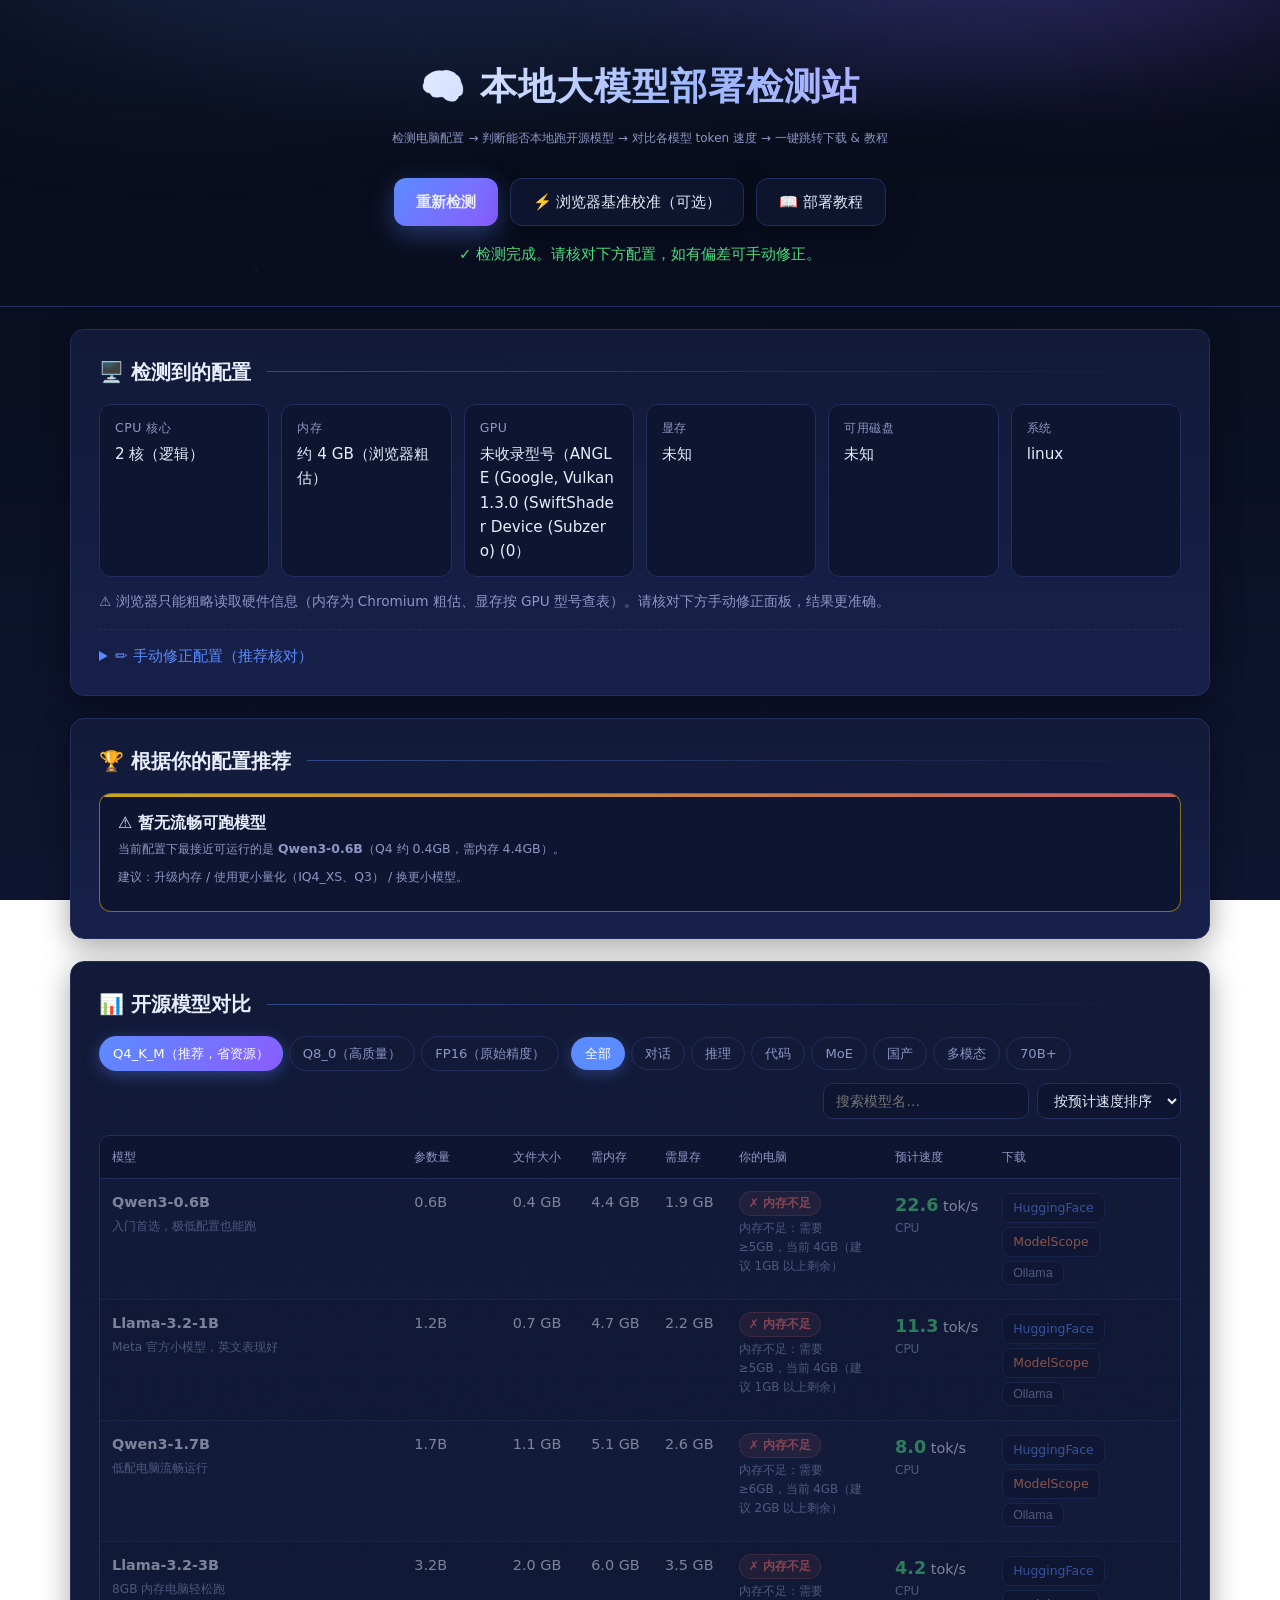
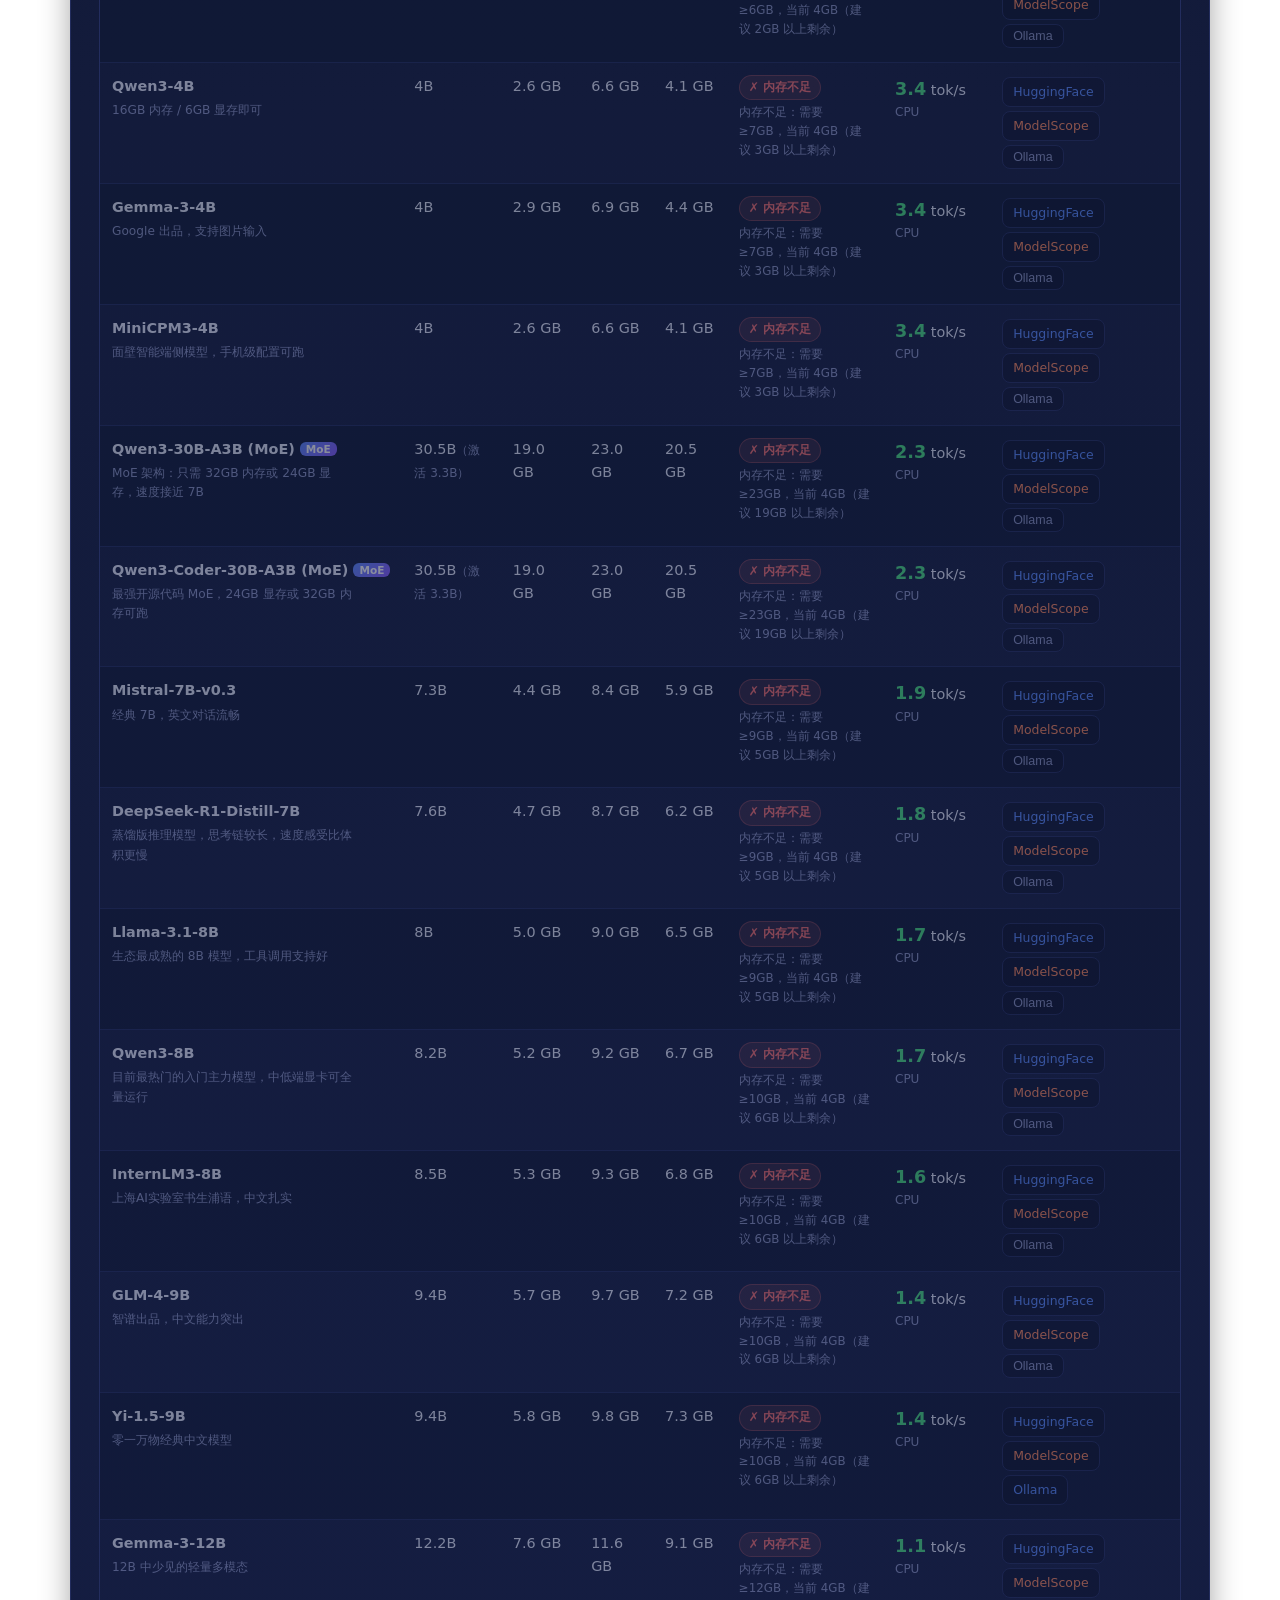
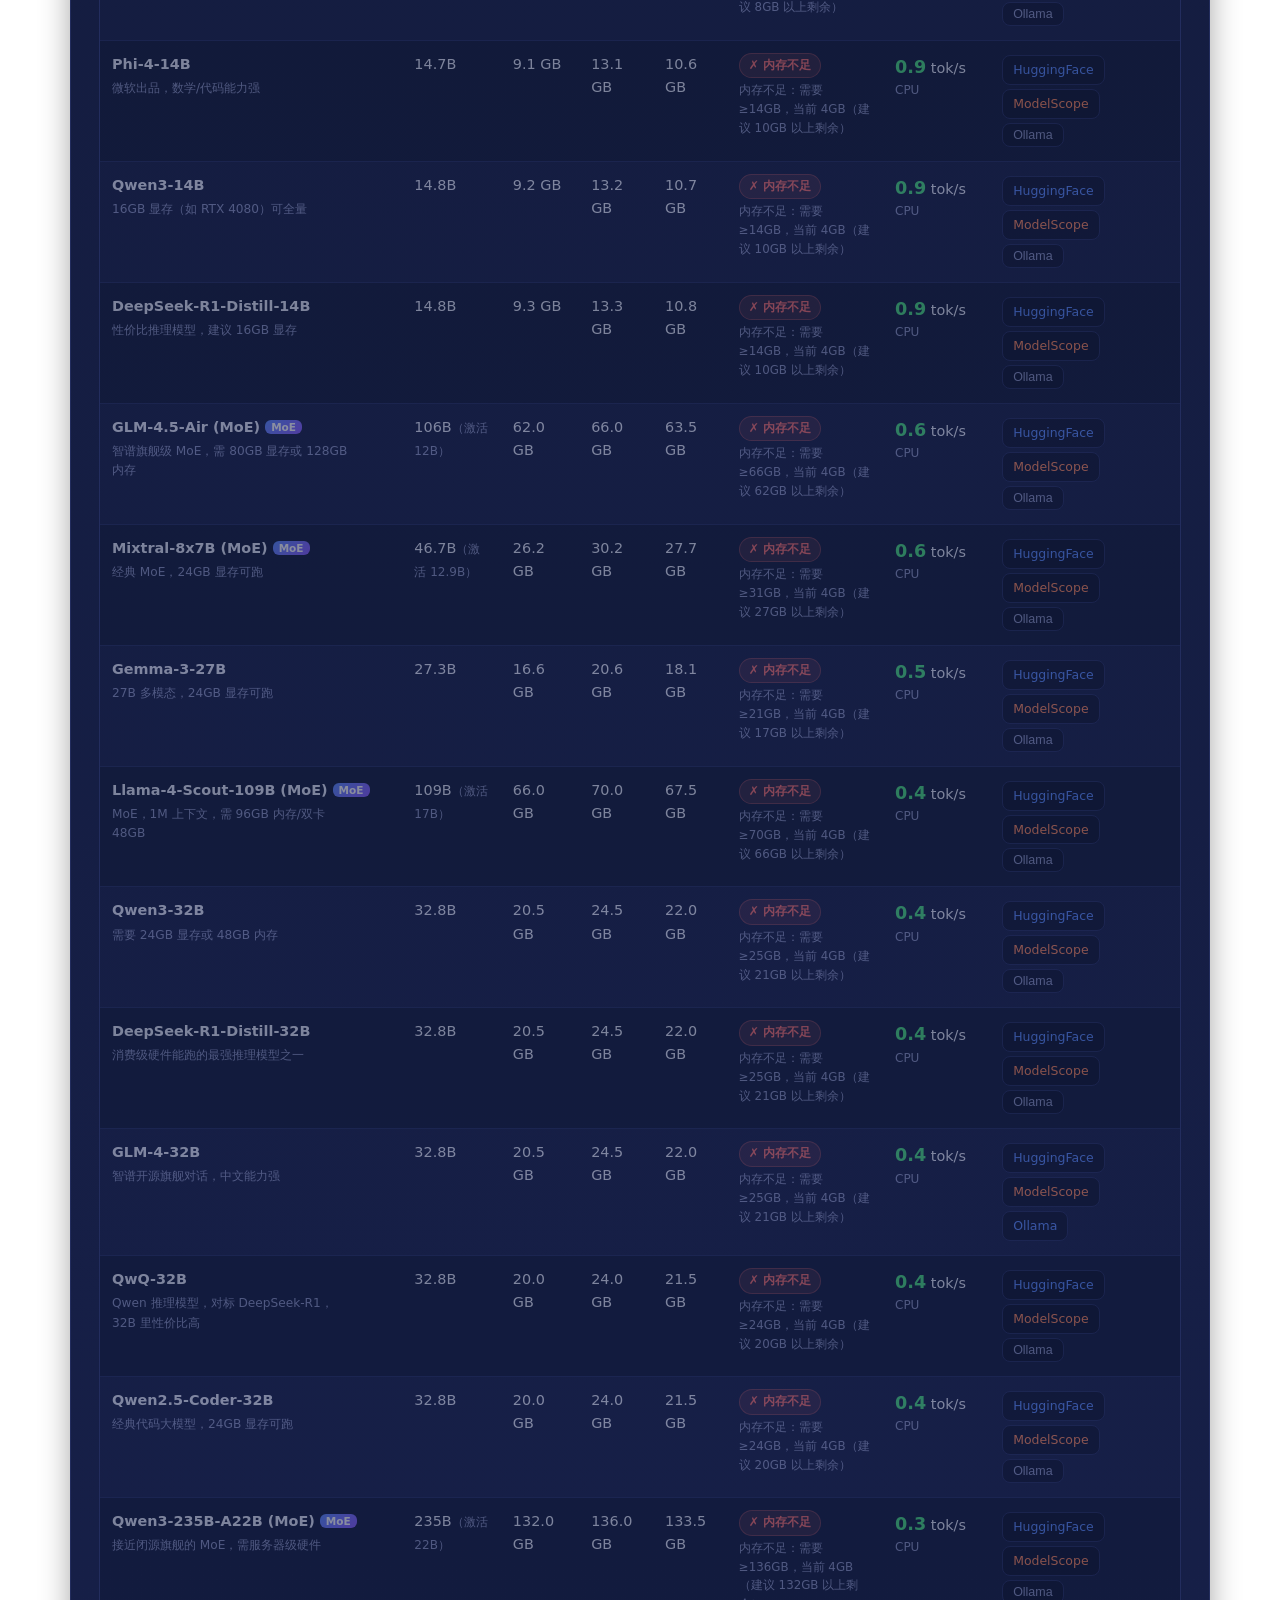
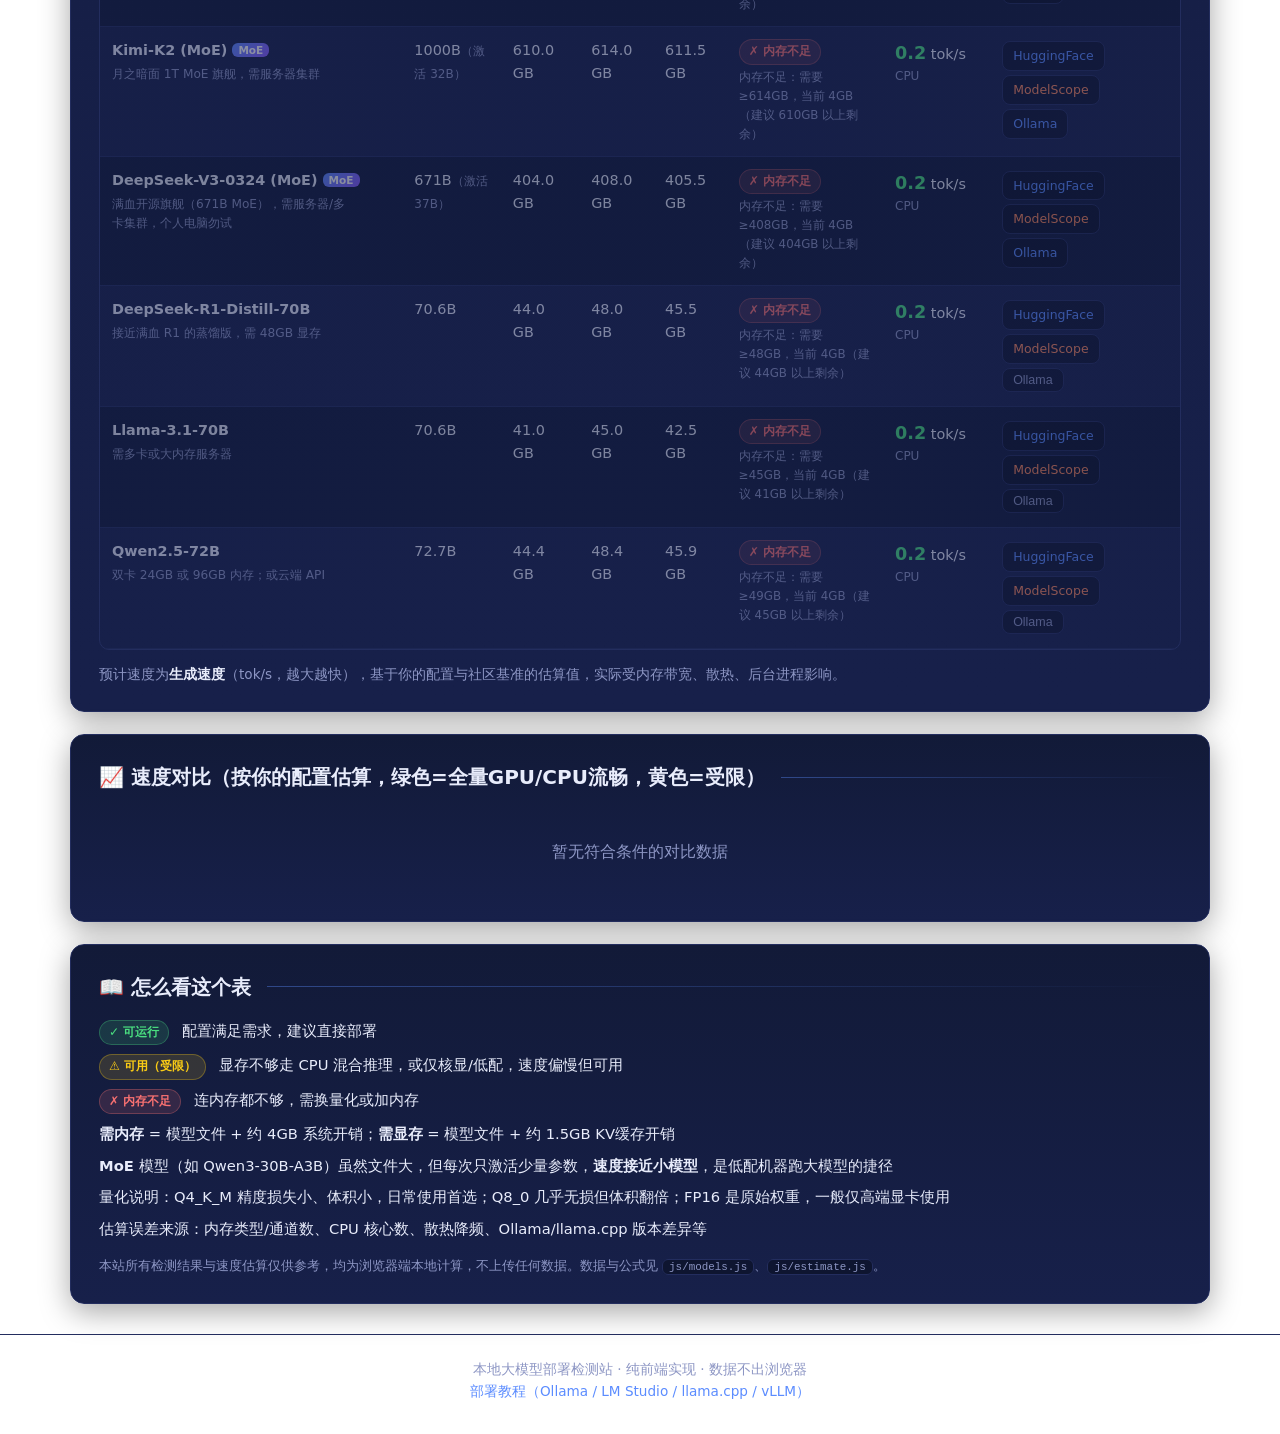
==== index.html @ 951762ef "deploy: local-llm-check 站点" ====
<!DOCTYPE html>
<html lang="zh-CN">
<head>
<meta charset="UTF-8">
<meta name="viewport" content="width=device-width, initial-scale=1.0">
<title>本地大模型部署检测站 · Local LLM Fit Checker</title>
<meta name="description" content="检测你的电脑配置，判断能否本地部署主流开源大模型，对比不同配置下的 token 生成速度，一键获取模型下载地址与部署教程">
<link rel="stylesheet" href="css/style.css">
</head>
<body>

<header class="hero">
  <div class="wrap">
    <h1>🧠 本地大模型部署检测站</h1>
    <p class="sub">检测电脑配置 → 判断能否本地跑开源模型 → 对比各模型 token 速度 → 一键跳转下载 & 教程</p>
    <div class="hero-actions">
      <button id="btn-detect" class="btn primary">🔍 检测我的电脑</button>
      <button id="btn-bench" class="btn ghost">⚡ 浏览器基准校准（可选）</button>
      <a class="btn ghost" href="tutorials.html">📖 部署教程</a>
    </div>
    <div id="bench-result" class="bench-result"></div>
    <div id="status" class="status"></div>
  </div>
</header>

<main class="wrap">

  <!-- ============ 检测结果 ============ -->
  <section id="specs-box" class="card" style="display:none">
    <h2>🖥️ 检测到的配置</h2>
    <div class="spec-grid">
      <div class="spec"><div class="k">CPU 核心</div><div class="v" id="spec-cpu">—</div></div>
      <div class="spec"><div class="k">内存</div><div class="v" id="spec-ram">—</div></div>
      <div class="spec"><div class="k">GPU</div><div class="v" id="spec-gpu">—</div></div>
      <div class="spec"><div class="k">显存</div><div class="v" id="spec-vram">—</div></div>
      <div class="spec"><div class="k">可用磁盘</div><div class="v" id="spec-disk">—</div></div>
      <div class="spec"><div class="k">系统</div><div class="v" id="spec-os">—</div></div>
    </div>
    <p class="hint">⚠️ 浏览器只能粗略读取硬件信息（内存为 Chromium 粗估、显存按 GPU 型号查表）。请核对下方手动修正面板，结果更准确。</p>

    <details class="manual">
      <summary>✏️ 手动修正配置（推荐核对）</summary>
      <div class="manual-grid">
        <label>CPU 核心数
          <input type="number" id="manual-cores" min="1" max="256" value="8">
        </label>
        <label>内存 (GB)
          <input type="number" id="manual-ram" min="2" max="512" value="16">
        </label>
        <label>GPU 型号
          <select id="manual-gpu"></select>
        </label>
        <label>显存 (GB，可留空)
          <input type="number" id="manual-vram" min="0" max="128" placeholder="如 8">
        </label>
        <label>内存档次（影响 CPU 推理速度）
          <select id="manual-tier">
            <option value="ddr3-single">DDR3 单通道（~8 GB/s）</option>
            <option value="ddr3-dual">DDR3 双通道（~17 GB/s）</option>
            <option value="ddr4-single">DDR4 单通道（~17 GB/s）</option>
            <option value="ddr4-dual">DDR4 双通道（~32 GB/s）</option>
            <option value="ddr5-single">DDR5 单通道（~28 GB/s）</option>
            <option value="ddr5-dual">DDR5 双通道（~60 GB/s）</option>
            <option value="server-dual">服务器多通道（~90 GB/s）</option>
            <option value="unknown">不确定</option>
          </select>
        </label>
        <div class="manual-apply"><button id="btn-apply-manual" class="btn">应用修正</button></div>
      </div>
    </details>
  </section>

  <!-- ============ 为你推荐 ============ -->
  <section id="rec-section" class="card" style="display:none">
    <h2>🏆 根据你的配置推荐</h2>
    <div id="recommend" class="rec-grid"></div>
  </section>

  <!-- ============ 模型对比 ============ -->
  <section class="card">
    <h2>📊 开源模型对比</h2>

    <div class="toolbar">
      <div class="quant-tabs">
        <span class="quant-tab active" data-quant="Q4_K_M">Q4_K_M（推荐，省资源）</span>
        <span class="quant-tab" data-quant="Q8_0">Q8_0（高质量）</span>
        <span class="quant-tab" data-quant="FP16">FP16（原始精度）</span>
      </div>
      <div class="filters">
        <span class="chip active" data-tag="全部">全部</span>
        <span class="chip" data-tag="对话">对话</span>
        <span class="chip" data-tag="推理">推理</span>
        <span class="chip" data-tag="代码">代码</span>
        <span class="chip" data-tag="MoE">MoE</span>
        <span class="chip" data-tag="国产">国产</span>
        <span class="chip" data-tag="多模态">多模态</span>
        <span class="chip" data-tag="大模型">70B+</span>
      </div>
      <div class="toolbar-right">
        <input id="search" type="search" placeholder="搜索模型名…">
        <select id="sort">
          <option value="speed">按预计速度排序</option>
          <option value="size">按体积排序</option>
          <option value="fit">按可运行性排序</option>
        </select>
      </div>
    </div>

    <div class="table-scroll">
      <table id="model-table">
        <thead>
          <tr>
            <th>模型</th>
            <th>参数量</th>
            <th>文件大小</th>
            <th>需内存</th>
            <th>需显存</th>
            <th>你的电脑</th>
            <th>预计速度</th>
            <th>下载</th>
          </tr>
        </thead>
        <tbody id="model-table-body"></tbody>
      </table>
    </div>
    <p class="hint">预计速度为<b>生成速度</b>（tok/s，越大越快），基于你的配置与社区基准的估算值，实际受内存带宽、散热、后台进程影响。</p>
  </section>

  <!-- ============ 速度对比图 ============ -->
  <section class="card">
    <h2>📈 速度对比（按你的配置估算，绿色=全量GPU/CPU流畅，黄色=受限）</h2>
    <div id="chart" class="chart"></div>
  </section>

  <!-- ============ 图例/说明 ============ -->
  <section class="card">
    <h2>📖 怎么看这个表</h2>
    <ul class="legend">
      <li><span class="badge green">✓ 可运行</span> 配置满足需求，建议直接部署</li>
      <li><span class="badge yellow">⚠ 可用（受限）</span> 显存不够走 CPU 混合推理，或仅核显/低配，速度偏慢但可用</li>
      <li><span class="badge red">✗ 内存不足</span> 连内存都不够，需换量化或加内存</li>
      <li><b>需内存</b> = 模型文件 + 约 4GB 系统开销；<b>需显存</b> = 模型文件 + 约 1.5GB KV缓存开销</li>
      <li><b>MoE</b> 模型（如 Qwen3-30B-A3B）虽然文件大，但每次只激活少量参数，<b>速度接近小模型</b>，是低配机器跑大模型的捷径</li>
      <li>量化说明：Q4_K_M 精度损失小、体积小，日常使用首选；Q8_0 几乎无损但体积翻倍；FP16 是原始权重，一般仅高端显卡使用</li>
      <li>估算误差来源：内存类型/通道数、CPU 核心数、散热降频、Ollama/llama.cpp 版本差异等</li>
    </ul>
    <p class="disclaimer">本站所有检测结果与速度估算仅供参考，均为浏览器端本地计算，不上传任何数据。数据与公式见 <code>js/models.js</code>、<code>js/estimate.js</code>。</p>
  </section>

</main>

<footer>
  <div class="wrap">
    <p>本地大模型部署检测站 · 纯前端实现 · 数据不出浏览器</p>
    <p><a href="tutorials.html">部署教程（Ollama / LM Studio / llama.cpp / vLLM）</a></p>
  </div>
</footer>

<script src="js/models.js"></script>
<script src="js/estimate.js"></script>
<script src="js/hardware.js"></script>
<script src="js/app.js"></script>
</body>
</html>
---- css/style.css ----
/* ============================================================
 * 本地大模型部署检测站 — 深色主题 v2（精致化）
 * ============================================================ */
:root {
  --bg: #070b18;
  --bg2: #0e1530;
  --card: #121a38;
  --card2: #17204a;
  --border: #232d5e;
  --text: #e8ecfb;
  --muted: #8d96c4;
  --accent: #5b8cff;
  --accent2: #8b5cff;
  --green: #4ade80;
  --yellow: #facc15;
  --red: #f87171;
  --radius: 14px;
  --glow: 0 8px 30px rgba(0, 0, 0, 0.35);
}

* { box-sizing: border-box; margin: 0; padding: 0; }

html { scroll-behavior: smooth; }

body {
  font-family: "Segoe UI", "Microsoft YaHei", system-ui, -apple-system, sans-serif;
  background:
    radial-gradient(1000px 500px at 15% -100px, rgba(91, 140, 255, 0.12), transparent 60%),
    radial-gradient(800px 400px at 85% -80px, rgba(139, 92, 255, 0.10), transparent 60%),
    radial-gradient(2px 2px at 20% 30%, rgba(255,255,255,0.06) 40%, transparent 40%),
    radial-gradient(2px 2px at 70% 60%, rgba(255,255,255,0.05) 40%, transparent 40%),
    linear-gradient(180deg, var(--bg) 0%, var(--bg2) 100%);
  background-attachment: fixed;
  color: var(--text);
  line-height: 1.6;
  min-height: 100vh;
}

::selection { background: rgba(91, 140, 255, 0.35); }

/* 自定义滚动条 */
::-webkit-scrollbar { width: 10px; height: 10px; }
::-webkit-scrollbar-track { background: var(--bg); }
::-webkit-scrollbar-thumb { background: #2c386e; border-radius: 6px; border: 2px solid var(--bg); }
::-webkit-scrollbar-thumb:hover { background: var(--accent); }

.wrap { max-width: 1180px; margin: 0 auto; padding: 0 20px; }

/* ---------- 头部 ---------- */
.hero {
  background:
    radial-gradient(1200px 420px at 50% -120px, rgba(91, 140, 255, 0.22), transparent 65%),
    radial-gradient(900px 320px at 82% -60px, rgba(139, 92, 255, 0.18), transparent 60%);
  border-bottom: 1px solid var(--border);
  padding: 58px 0 40px;
  text-align: center;
  position: relative;
  overflow: hidden;
}
.hero::after {
  content: "";
  position: absolute;
  left: 50%; bottom: -1px;
  transform: translateX(-50%);
  width: 70%; height: 1px;
  background: linear-gradient(90deg, transparent, rgba(91,140,255,0.6), rgba(139,92,255,0.6), transparent);
}
.hero h1 {
  font-size: 2.3rem;
  letter-spacing: 1px;
  background: linear-gradient(120deg, #ffffff 20%, #9db8ff 55%, #c3a8ff 90%);
  -webkit-background-clip: text;
  background-clip: text;
  -webkit-text-fill-color: transparent;
}
.hero .sub { color: var(--muted); margin: 12px auto 30px; max-width: 660px; }
.hero-actions { display: flex; gap: 12px; justify-content: center; flex-wrap: wrap; }
.status { margin-top: 16px; color: var(--green); font-size: 0.92rem; min-height: 1.4em; }
.bench-result { margin-top: 8px; color: var(--muted); font-size: 0.85rem; }

/* ---------- 按钮 ---------- */
.btn {
  display: inline-block;
  border: 1px solid var(--border);
  background: var(--card);
  color: var(--text);
  padding: 11px 22px;
  border-radius: 12px;
  font-size: 0.95rem;
  cursor: pointer;
  text-decoration: none;
  transition: all 0.18s ease;
  box-shadow: var(--glow);
}
.btn:hover { border-color: var(--accent); transform: translateY(-2px); box-shadow: 0 10px 34px rgba(91, 140, 255, 0.18); }
.btn:active { transform: translateY(0); }
.btn.primary {
  background: linear-gradient(135deg, var(--accent), var(--accent2));
  border: none; font-weight: 600;
  box-shadow: 0 8px 26px rgba(91, 140, 255, 0.35);
}
.btn.primary:hover { filter: brightness(1.12); box-shadow: 0 12px 34px rgba(91, 140, 255, 0.45); }
.btn.primary:disabled { opacity: 0.6; cursor: wait; transform: none; filter: none; }
.btn.ghost { background: rgba(18, 26, 56, 0.6); }

/* ---------- 卡片 ---------- */
.card {
  background: linear-gradient(180deg, var(--card) 0%, var(--card2) 100%);
  border: 1px solid var(--border);
  border-radius: var(--radius);
  padding: 26px 28px;
  margin: 22px 0;
  box-shadow: var(--glow);
  transition: border-color 0.2s;
}
.card:hover { border-color: rgba(91, 140, 255, 0.45); }
.card h2 { font-size: 1.25rem; margin-bottom: 16px; display: flex; align-items: center; gap: 8px; }
.card h2::after {
  content: "";
  flex: 1; height: 1px;
  background: linear-gradient(90deg, rgba(91,140,255,0.4), transparent);
  margin-left: 8px;
}

/* ---------- 推荐横幅 ---------- */
.rec-grid { display: grid; grid-template-columns: repeat(auto-fit, minmax(250px, 1fr)); gap: 14px; }
.rec-card {
  position: relative;
  background: var(--bg2);
  border: 1px solid var(--border);
  border-radius: 12px;
  padding: 16px 18px;
  overflow: hidden;
  transition: transform 0.18s, border-color 0.18s;
}
.rec-card:hover { transform: translateY(-3px); border-color: var(--accent); }
.rec-card::before {
  content: "";
  position: absolute; inset: 0 0 auto 0; height: 3px;
  background: linear-gradient(90deg, var(--accent), var(--accent2));
  opacity: 0.8;
}
.rec-card .rec-title { font-weight: 700; font-size: 1rem; display: flex; align-items: center; gap: 8px; }
.rec-card .rec-why { color: var(--muted); font-size: 0.78rem; margin: 4px 0 8px; }
.rec-card .rec-speed { font-size: 1.15rem; font-weight: 700; color: var(--green); font-variant-numeric: tabular-nums; }
.rec-card .rec-links { margin-top: 10px; display: flex; gap: 6px; flex-wrap: wrap; }
.rec-card.warn { border-color: rgba(250, 204, 21, 0.5); }
.rec-card.warn::before { background: linear-gradient(90deg, var(--yellow), var(--red)); }

/* ---------- 检测结果 ---------- */
.spec-grid {
  display: grid;
  grid-template-columns: repeat(auto-fit, minmax(170px, 1fr));
  gap: 12px;
}
.spec {
  background: var(--bg2);
  border: 1px solid var(--border);
  border-radius: 12px;
  padding: 13px 15px;
  transition: border-color 0.2s;
}
.spec:hover { border-color: rgba(91, 140, 255, 0.4); }
.spec .k { font-size: 0.78rem; color: var(--muted); margin-bottom: 4px; letter-spacing: 0.5px; }
.spec .v { font-size: 0.95rem; word-break: break-all; }

.hint { color: var(--muted); font-size: 0.85rem; margin-top: 14px; }
.hint b { color: var(--text); }

/* ---------- 手动修正 ---------- */
.manual { margin-top: 16px; border-top: 1px dashed var(--border); padding-top: 14px; }
.manual summary { cursor: pointer; color: var(--accent); font-size: 0.95rem; }
.manual summary:hover { color: #9db8ff; }
.manual-grid {
  display: grid;
  grid-template-columns: repeat(auto-fit, minmax(180px, 1fr));
  gap: 12px;
  margin-top: 14px;
}
.manual-grid label { display: flex; flex-direction: column; gap: 6px; font-size: 0.85rem; color: var(--muted); }
.manual-grid input, .manual-grid select {
  background: var(--bg2);
  border: 1px solid var(--border);
  color: var(--text);
  border-radius: 10px;
  padding: 8px 10px;
  font-size: 0.95rem;
  outline: none;
  transition: border-color 0.15s;
}
.manual-grid input:focus, .manual-grid select:focus { border-color: var(--accent); }
.manual-apply { align-self: end; }

/* ---------- 工具栏 ---------- */
.toolbar { display: flex; flex-wrap: wrap; gap: 12px; align-items: center; margin-bottom: 16px; }
.quant-tabs { display: flex; gap: 6px; flex-wrap: wrap; }
.quant-tab {
  padding: 6px 13px;
  border: 1px solid var(--border);
  border-radius: 999px;
  font-size: 0.82rem;
  cursor: pointer;
  color: var(--muted);
  transition: all 0.15s;
  user-select: none;
}
.quant-tab:hover { color: var(--text); border-color: var(--accent); }
.quant-tab.active {
  background: linear-gradient(135deg, var(--accent), var(--accent2));
  color: #fff; border-color: transparent;
  box-shadow: 0 4px 16px rgba(91, 140, 255, 0.35);
}
.filters { display: flex; gap: 6px; flex-wrap: wrap; }
.chip {
  padding: 5px 13px;
  border-radius: 999px;
  font-size: 0.82rem;
  cursor: pointer;
  border: 1px solid var(--border);
  color: var(--muted);
  transition: all 0.15s;
  user-select: none;
}
.chip:hover { color: var(--text); border-color: var(--accent); }
.chip.active {
  background: var(--accent);
  color: #fff; border-color: transparent;
  box-shadow: 0 4px 14px rgba(91, 140, 255, 0.3);
}
.toolbar-right { margin-left: auto; display: flex; gap: 8px; }
.toolbar-right input, .toolbar-right select {
  background: var(--bg2);
  border: 1px solid var(--border);
  color: var(--text);
  border-radius: 10px;
  padding: 8px 12px;
  font-size: 0.9rem;
  outline: none;
  transition: border-color 0.15s;
}
.toolbar-right input:focus, .toolbar-right select:focus { border-color: var(--accent); }

/* ---------- 表格 ---------- */
.table-scroll { overflow-x: auto; border-radius: 10px; border: 1px solid var(--border); }
table { width: 100%; border-collapse: collapse; min-width: 920px; font-size: 0.9rem; }
th {
  text-align: left;
  color: var(--muted);
  font-weight: 500;
  font-size: 0.78rem;
  padding: 11px 12px;
  background: rgba(14, 21, 48, 0.8);
  border-bottom: 1px solid var(--border);
  white-space: nowrap;
  position: sticky; top: 0;
}
td { padding: 12px; border-bottom: 1px solid rgba(35, 45, 94, 0.45); vertical-align: top; }
tbody tr:nth-child(even) { background: rgba(14, 21, 48, 0.35); }
tbody tr { transition: background 0.12s; }
tbody tr:hover { background: rgba(91, 140, 255, 0.09); }
tr[data-level="red"] td { opacity: 0.5; }
tr[data-level="yellow"] td { opacity: 0.85; }

.m-name { font-weight: 600; white-space: nowrap; }
.moe {
  background: linear-gradient(135deg, var(--accent), var(--accent2));
  color: #fff; font-size: 0.66rem; padding: 1px 6px; border-radius: 6px; vertical-align: 1px;
}
.m-note { font-weight: 400; color: var(--muted); font-size: 0.76rem; margin-top: 3px; white-space: normal; max-width: 240px; }
.sub { color: var(--muted); font-size: 0.75rem; }
.num { white-space: nowrap; }
.speed-num { font-size: 1.1rem; font-weight: 700; color: var(--green); font-variant-numeric: tabular-nums; }

.badge {
  display: inline-block;
  padding: 2px 9px;
  border-radius: 999px;
  font-size: 0.76rem;
  font-weight: 600;
  white-space: nowrap;
}
.badge.green { background: rgba(74, 222, 128, 0.14); color: var(--green); border: 1px solid rgba(74, 222, 128, 0.3); }
.badge.yellow { background: rgba(250, 204, 21, 0.14); color: var(--yellow); border: 1px solid rgba(250, 204, 21, 0.3); }
.badge.red { background: rgba(248, 113, 113, 0.14); color: var(--red); border: 1px solid rgba(248, 113, 113, 0.3); }
.reason { color: var(--muted); font-size: 0.74rem; margin-top: 3px; max-width: 230px; }

.btn-link {
  display: inline-block;
  margin: 2px 3px 2px 0;
  padding: 4px 10px;
  border-radius: 8px;
  border: 1px solid var(--border);
  background: var(--bg2);
  color: var(--accent);
  font-size: 0.78rem;
  cursor: pointer;
  text-decoration: none;
  white-space: nowrap;
  transition: all 0.15s;
}
.btn-link:hover { border-color: var(--accent); transform: translateY(-1px); }
.btn-link.ms { color: #ff8a5c; }
.btn-link.copy { color: var(--muted); }
.btn-link.copy:hover { color: var(--green); border-color: var(--green); }

.empty { text-align: center; color: var(--muted); padding: 30px !important; }

/* ---------- 图表 ---------- */
.chart { display: flex; flex-direction: column; gap: 8px; }
.bar-row { display: flex; align-items: center; gap: 10px; }
.bar-label { width: 220px; font-size: 0.82rem; white-space: nowrap; overflow: hidden; text-overflow: ellipsis; text-align: right; color: var(--muted); }
.bar-track { flex: 1; background: var(--bg2); border-radius: 6px; height: 18px; overflow: hidden; border: 1px solid rgba(35, 45, 94, 0.6); }
.bar-fill { height: 100%; border-radius: 6px; min-width: 2px; transition: width 0.5s ease; }
.bar-val { width: 64px; font-size: 0.82rem; font-weight: 600; font-variant-numeric: tabular-nums; }

/* ---------- 图例 ---------- */
.legend { list-style: none; display: flex; flex-direction: column; gap: 8px; font-size: 0.92rem; color: var(--text); }
.legend .badge { margin-right: 8px; }
.disclaimer { color: var(--muted); font-size: 0.8rem; margin-top: 16px; }
code { background: var(--bg2); border: 1px solid var(--border); border-radius: 6px; padding: 1px 6px; font-size: 0.85em; }

/* ---------- 页脚 ---------- */
footer {
  border-top: 1px solid var(--border);
  padding: 24px 0 32px;
  margin-top: 30px;
  color: var(--muted);
  font-size: 0.85rem;
  text-align: center;
}
footer a { color: var(--accent); text-decoration: none; }
footer a:hover { color: #9db8ff; }

/* ---------- 教程页 ---------- */
.toc { display: flex; gap: 8px; flex-wrap: wrap; margin-bottom: 20px; }
.toc a {
  padding: 6px 14px;
  border: 1px solid var(--border);
  border-radius: 999px;
  color: var(--muted);
  text-decoration: none;
  font-size: 0.85rem;
  transition: all 0.15s;
}
.toc a:hover { color: var(--accent); border-color: var(--accent); }
.tutorial h2 { margin-top: 34px; }
.tutorial h3 { margin: 18px 0 8px; font-size: 1.02rem; color: var(--accent); }
.tutorial p, .tutorial li { font-size: 0.93rem; color: #cdd4ee; }
.tutorial ol, .tutorial ul { padding-left: 22px; display: flex; flex-direction: column; gap: 6px; }
.tutorial pre {
  background: var(--bg2);
  border: 1px solid var(--border);
  border-radius: 10px;
  padding: 14px 16px;
  overflow-x: auto;
  margin: 10px 0;
  font-size: 0.88rem;
  line-height: 1.7;
}
.tutorial .tag {
  display: inline-block;
  font-size: 0.72rem;
  padding: 2px 8px;
  border-radius: 6px;
  margin-left: 8px;
  vertical-align: 2px;
}
.tag.easy { background: rgba(74, 222, 128, 0.14); color: var(--green); }
.tag.mid { background: rgba(250, 204, 21, 0.14); color: var(--yellow); }
.tag.hard { background: rgba(248, 113, 113, 0.14); color: var(--red); }

@media (max-width: 720px) {
  .hero h1 { font-size: 1.6rem; }
  .bar-label { width: 120px; }
  .toolbar-right { margin-left: 0; width: 100%; }
  .toolbar-right input { flex: 1; }
}
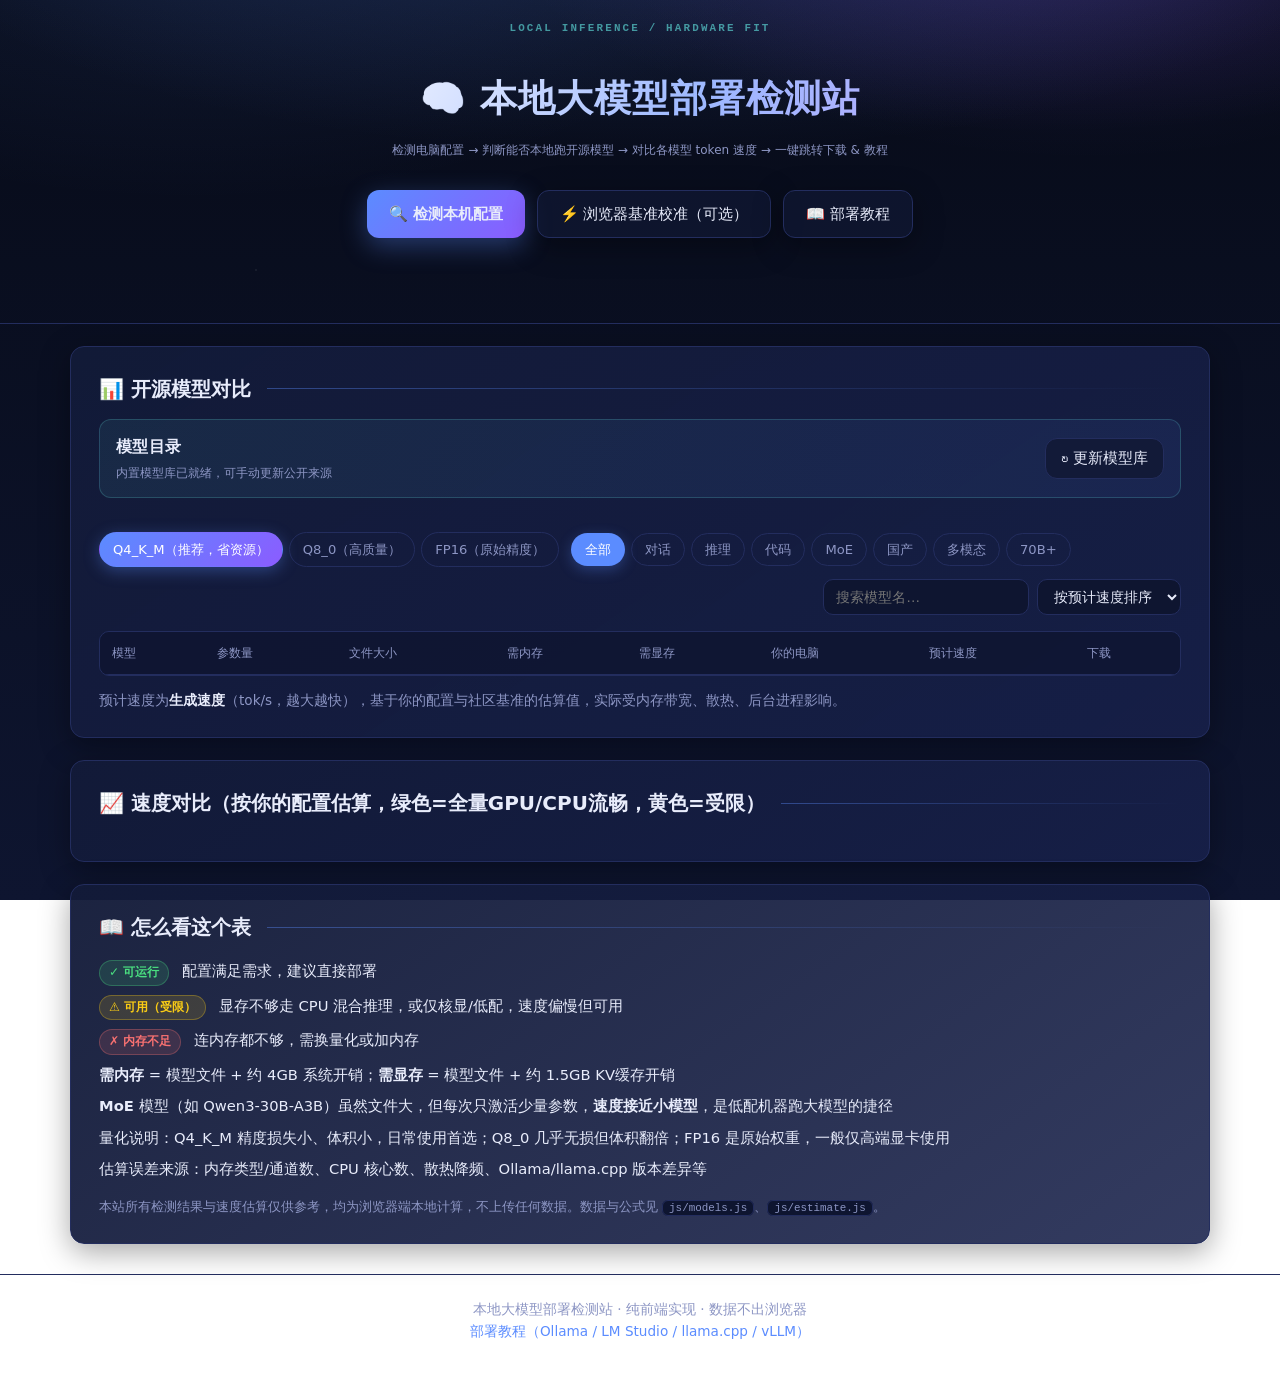
==== commit ff4b654e: "feat: enhance local hardware detection and model catalog" ====
--- a/index.html
+++ b/index.html
@@ -3,6 +3,7 @@
 <head>
 <meta charset="UTF-8">
 <meta name="viewport" content="width=device-width, initial-scale=1.0">
+<link rel="icon" href="data:,">
 <title>本地大模型部署检测站 · Local LLM Fit Checker</title>
 <meta name="description" content="检测你的电脑配置，判断能否本地部署主流开源大模型，对比不同配置下的 token 生成速度，一键获取模型下载地址与部署教程">
 <link rel="stylesheet" href="css/style.css">
@@ -14,12 +15,12 @@
     <h1>🧠 本地大模型部署检测站</h1>
     <p class="sub">检测电脑配置 → 判断能否本地跑开源模型 → 对比各模型 token 速度 → 一键跳转下载 & 教程</p>
     <div class="hero-actions">
-      <button id="btn-detect" class="btn primary">🔍 检测我的电脑</button>
+      <button id="btn-detect" class="btn primary">🔍 检测本机配置</button>
       <button id="btn-bench" class="btn ghost">⚡ 浏览器基准校准（可选）</button>
       <a class="btn ghost" href="tutorials.html">📖 部署教程</a>
     </div>
     <div id="bench-result" class="bench-result"></div>
-    <div id="status" class="status"></div>
+    <div id="status" class="status" aria-live="polite"></div>
   </div>
 </header>
 
@@ -47,8 +48,21 @@
         <label>内存 (GB)
           <input type="number" id="manual-ram" min="2" max="512" value="16">
         </label>
+        <label>GPU 厂商（自定义型号时使用）
+          <select id="manual-gpu-kind">
+            <option value="nvidia">NVIDIA</option>
+            <option value="amd">AMD</option>
+            <option value="intel">Intel</option>
+            <option value="apple">Apple Silicon</option>
+            <option value="igpu">核显 / 集成显卡</option>
+          </select>
+        </label>
         <label>GPU 型号
+          <input type="search" id="manual-gpu-search" placeholder="搜索型号，如 RTX 5080">
           <select id="manual-gpu"></select>
+        </label>
+        <label id="manual-custom-name-wrap" style="display:none">自定义型号
+          <input type="text" id="manual-custom-name" placeholder="如 Radeon Pro W7900">
         </label>
         <label>显存 (GB，可留空)
           <input type="number" id="manual-vram" min="0" max="128" placeholder="如 8">
@@ -79,6 +93,15 @@
   <!-- ============ 模型对比 ============ -->
   <section class="card">
     <h2>📊 开源模型对比</h2>
+
+    <div class="model-sync-panel">
+      <div>
+        <div class="sync-title">模型目录</div>
+        <div id="model-sync-status" class="sync-status" aria-live="polite">内置模型库已就绪，可手动更新公开来源</div>
+      </div>
+      <button id="btn-sync-models" class="btn sync-button">↻ 更新模型库</button>
+    </div>
+    <div id="live-models" class="live-models" aria-live="polite"></div>
 
     <div class="toolbar">
       <div class="quant-tabs">
@@ -159,6 +182,7 @@
 <script src="js/models.js"></script>
 <script src="js/estimate.js"></script>
 <script src="js/hardware.js"></script>
+<script src="js/model-sync.js"></script>
 <script src="js/app.js"></script>
 </body>
 </html>
--- a/css/style.css
+++ b/css/style.css
@@ -11,6 +11,8 @@
   --muted: #8d96c4;
   --accent: #5b8cff;
   --accent2: #8b5cff;
+  --cyan: #63e6e2;
+  --orange: #ff9b62;
   --green: #4ade80;
   --yellow: #facc15;
   --red: #f87171;
@@ -23,7 +25,7 @@
 html { scroll-behavior: smooth; }
 
 body {
-  font-family: "Segoe UI", "Microsoft YaHei", system-ui, -apple-system, sans-serif;
+  font-family: "Aptos", "Segoe UI", "Microsoft YaHei", system-ui, -apple-system, sans-serif;
   background:
     radial-gradient(1000px 500px at 15% -100px, rgba(91, 140, 255, 0.12), transparent 60%),
     radial-gradient(800px 400px at 85% -80px, rgba(139, 92, 255, 0.10), transparent 60%),
@@ -52,10 +54,21 @@
     radial-gradient(1200px 420px at 50% -120px, rgba(91, 140, 255, 0.22), transparent 65%),
     radial-gradient(900px 320px at 82% -60px, rgba(139, 92, 255, 0.18), transparent 60%);
   border-bottom: 1px solid var(--border);
-  padding: 58px 0 40px;
+  padding: 70px 0 48px;
   text-align: center;
   position: relative;
   overflow: hidden;
+}
+.hero::before {
+  content: "LOCAL INFERENCE / HARDWARE FIT";
+  position: absolute;
+  top: 22px;
+  left: 50%;
+  transform: translateX(-50%);
+  color: rgba(99, 230, 226, 0.62);
+  font: 700 0.68rem/1.2 ui-monospace, SFMono-Regular, Consolas, monospace;
+  letter-spacing: 0.2em;
+  white-space: nowrap;
 }
 .hero::after {
   content: "";
@@ -102,10 +115,14 @@
 .btn.primary:hover { filter: brightness(1.12); box-shadow: 0 12px 34px rgba(91, 140, 255, 0.45); }
 .btn.primary:disabled { opacity: 0.6; cursor: wait; transform: none; filter: none; }
 .btn.ghost { background: rgba(18, 26, 56, 0.6); }
+.btn:focus-visible, input:focus-visible, select:focus-visible, summary:focus-visible, a:focus-visible {
+  outline: 2px solid var(--cyan);
+  outline-offset: 3px;
+}
 
 /* ---------- 卡片 ---------- */
 .card {
-  background: linear-gradient(180deg, var(--card) 0%, var(--card2) 100%);
+  background: linear-gradient(145deg, rgba(18, 26, 56, 0.96) 0%, rgba(23, 32, 74, 0.88) 100%);
   border: 1px solid var(--border);
   border-radius: var(--radius);
   padding: 26px 28px;
@@ -190,6 +207,8 @@
 }
 .manual-grid input:focus, .manual-grid select:focus { border-color: var(--accent); }
 .manual-apply { align-self: end; }
+#manual-gpu-search { margin-bottom: 2px; }
+#manual-custom-name-wrap { color: var(--orange); }
 
 /* ---------- 工具栏 ---------- */
 .toolbar { display: flex; flex-wrap: wrap; gap: 12px; align-items: center; margin-bottom: 16px; }
@@ -239,6 +258,30 @@
   transition: border-color 0.15s;
 }
 .toolbar-right input:focus, .toolbar-right select:focus { border-color: var(--accent); }
+
+/* ---------- 在线模型目录 ---------- */
+.model-sync-panel {
+  display: flex;
+  align-items: center;
+  justify-content: space-between;
+  gap: 18px;
+  padding: 14px 16px;
+  margin: -2px 0 16px;
+  border: 1px solid rgba(99, 230, 226, 0.2);
+  border-radius: 12px;
+  background: linear-gradient(100deg, rgba(99, 230, 226, 0.08), rgba(91, 140, 255, 0.08));
+}
+.sync-title { font-weight: 700; letter-spacing: 0.02em; }
+.sync-status { color: var(--muted); font-size: 0.78rem; margin-top: 3px; }
+.sync-button { flex: 0 0 auto; padding: 9px 15px; box-shadow: none; }
+.live-models { display: grid; grid-template-columns: repeat(auto-fill, minmax(220px, 1fr)); gap: 9px; margin: 0 0 18px; }
+.live-heading { grid-column: 1 / -1; color: var(--cyan); font: 700 0.75rem/1.2 ui-monospace, SFMono-Regular, Consolas, monospace; letter-spacing: 0.1em; text-transform: uppercase; }
+.live-model { display: grid; gap: 5px; padding: 12px 13px; border: 1px solid rgba(35, 45, 94, 0.9); border-radius: 10px; background: rgba(7, 11, 24, 0.42); }
+.live-model a { color: var(--text); font-size: 0.88rem; font-weight: 650; text-decoration: none; overflow: hidden; text-overflow: ellipsis; white-space: nowrap; }
+.live-model a:hover { color: var(--cyan); }
+.source-chip { width: max-content; padding: 2px 7px; border-radius: 999px; color: var(--orange); border: 1px solid rgba(255, 155, 98, 0.26); font-size: 0.68rem; }
+.live-meta { color: var(--muted); font-size: 0.72rem; }
+.live-empty { grid-column: 1 / -1; padding: 12px !important; }
 
 /* ---------- 表格 ---------- */
 .table-scroll { overflow-x: auto; border-radius: 10px; border: 1px solid var(--border); }
@@ -370,8 +413,15 @@
 .tag.hard { background: rgba(248, 113, 113, 0.14); color: var(--red); }
 
 @media (max-width: 720px) {
+  .hero { padding-top: 58px; }
   .hero h1 { font-size: 1.6rem; }
   .bar-label { width: 120px; }
   .toolbar-right { margin-left: 0; width: 100%; }
   .toolbar-right input { flex: 1; }
-}
+  .model-sync-panel { align-items: flex-start; flex-direction: column; }
+  .sync-button { width: 100%; }
+}
+
+@media (prefers-reduced-motion: reduce) {
+  *, *::before, *::after { scroll-behavior: auto !important; transition-duration: 0.01ms !important; animation-duration: 0.01ms !important; }
+}
